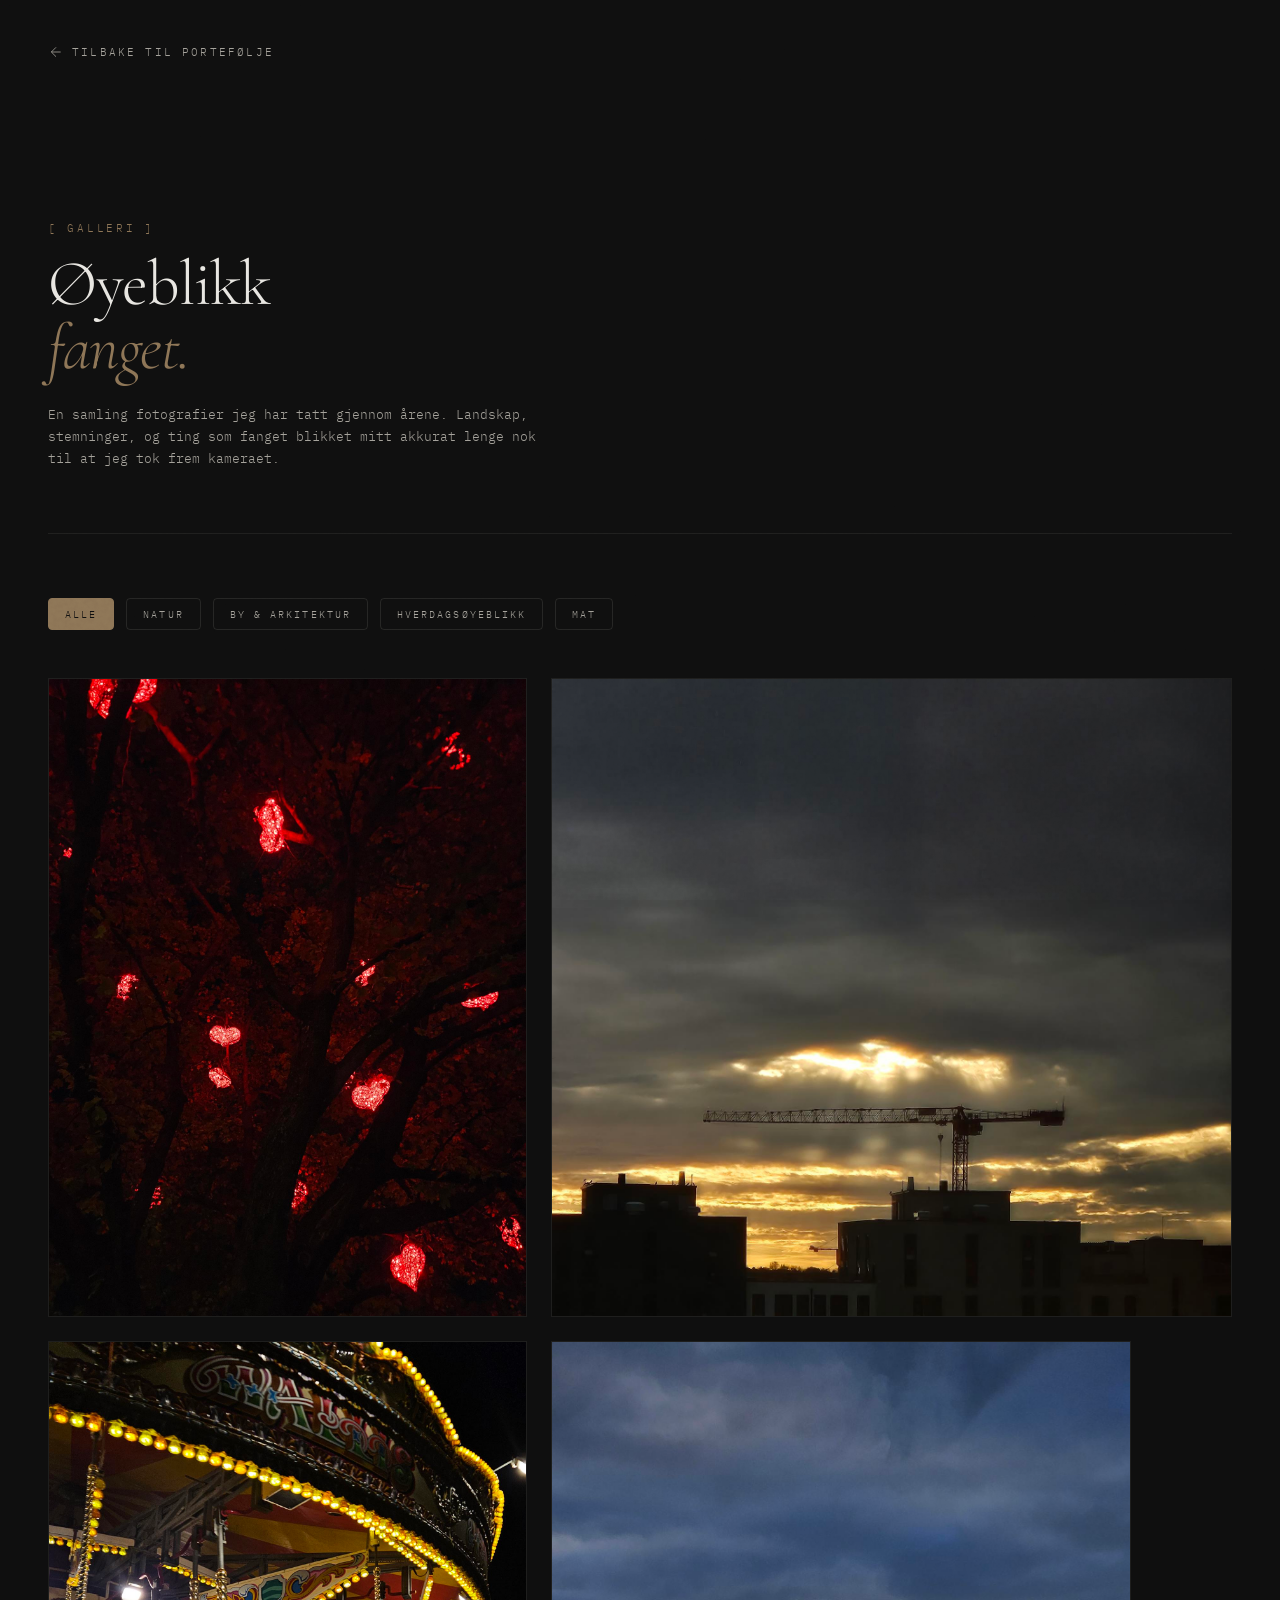
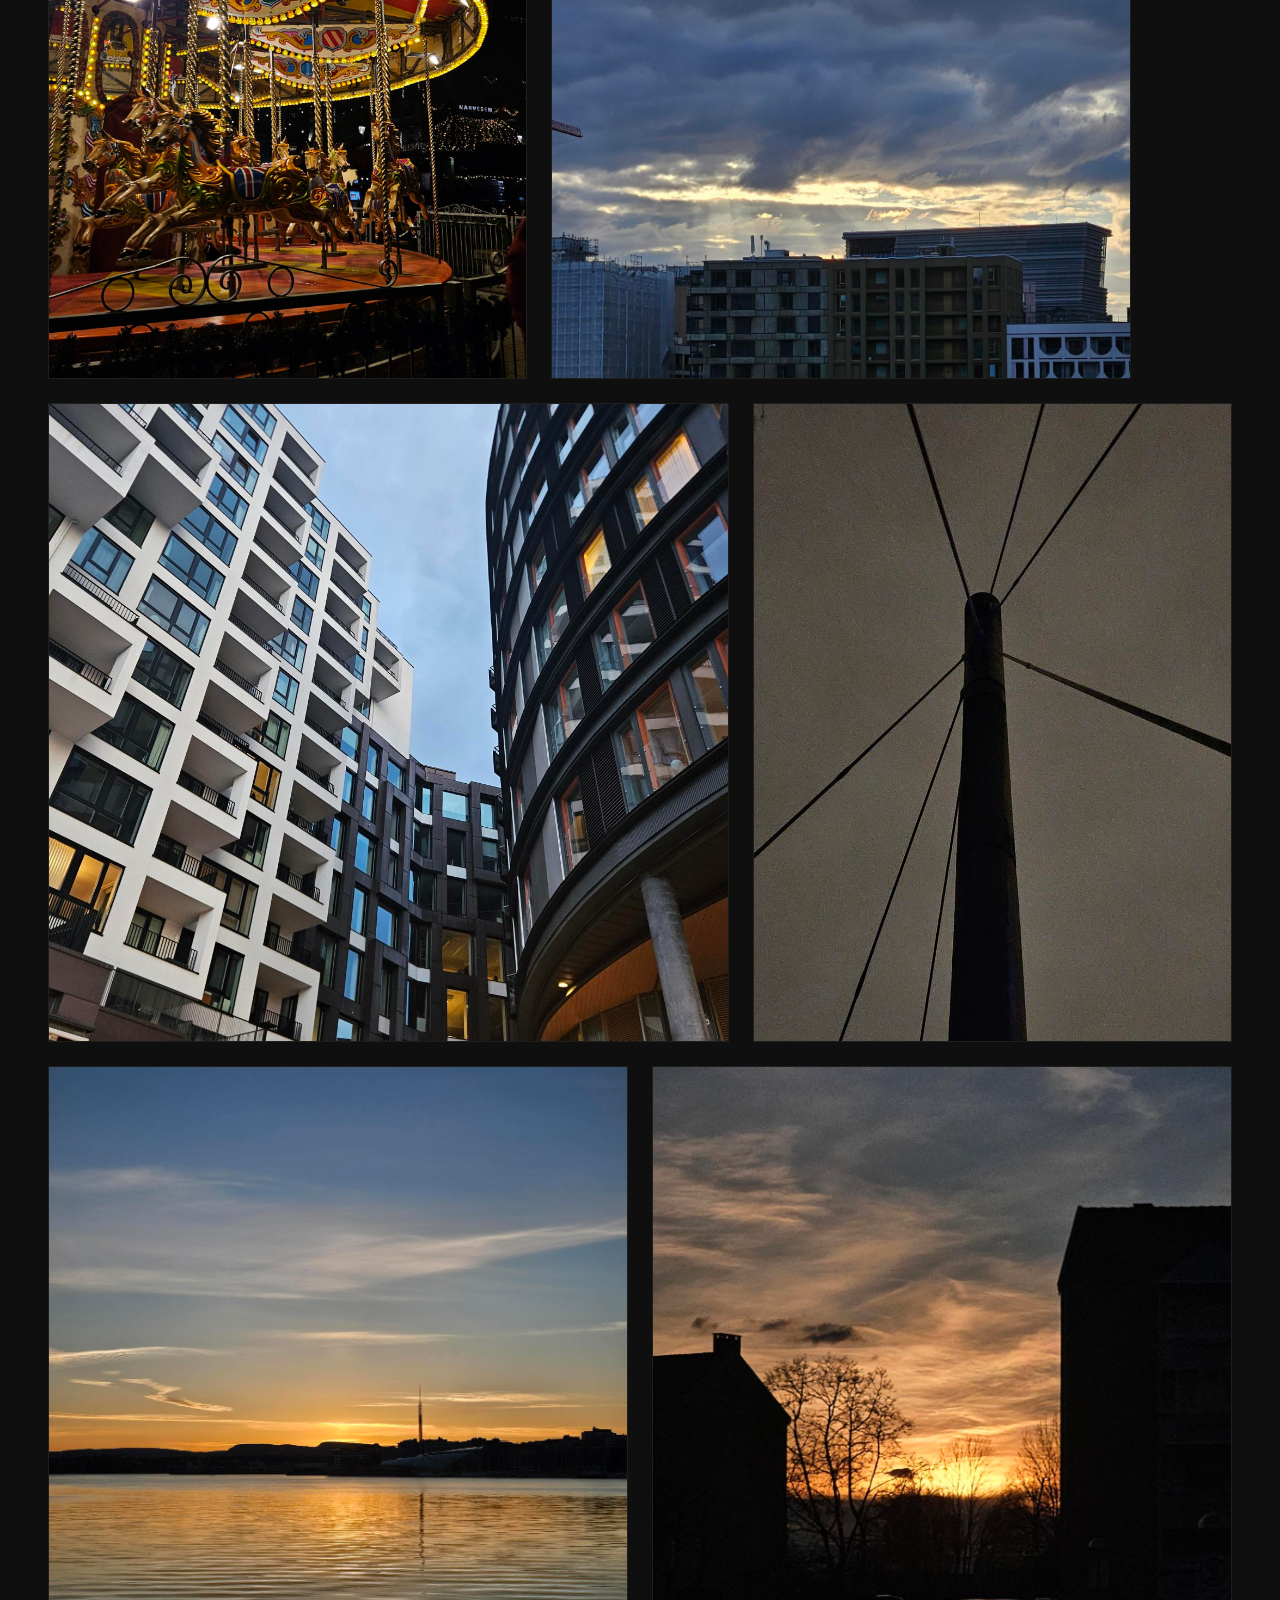
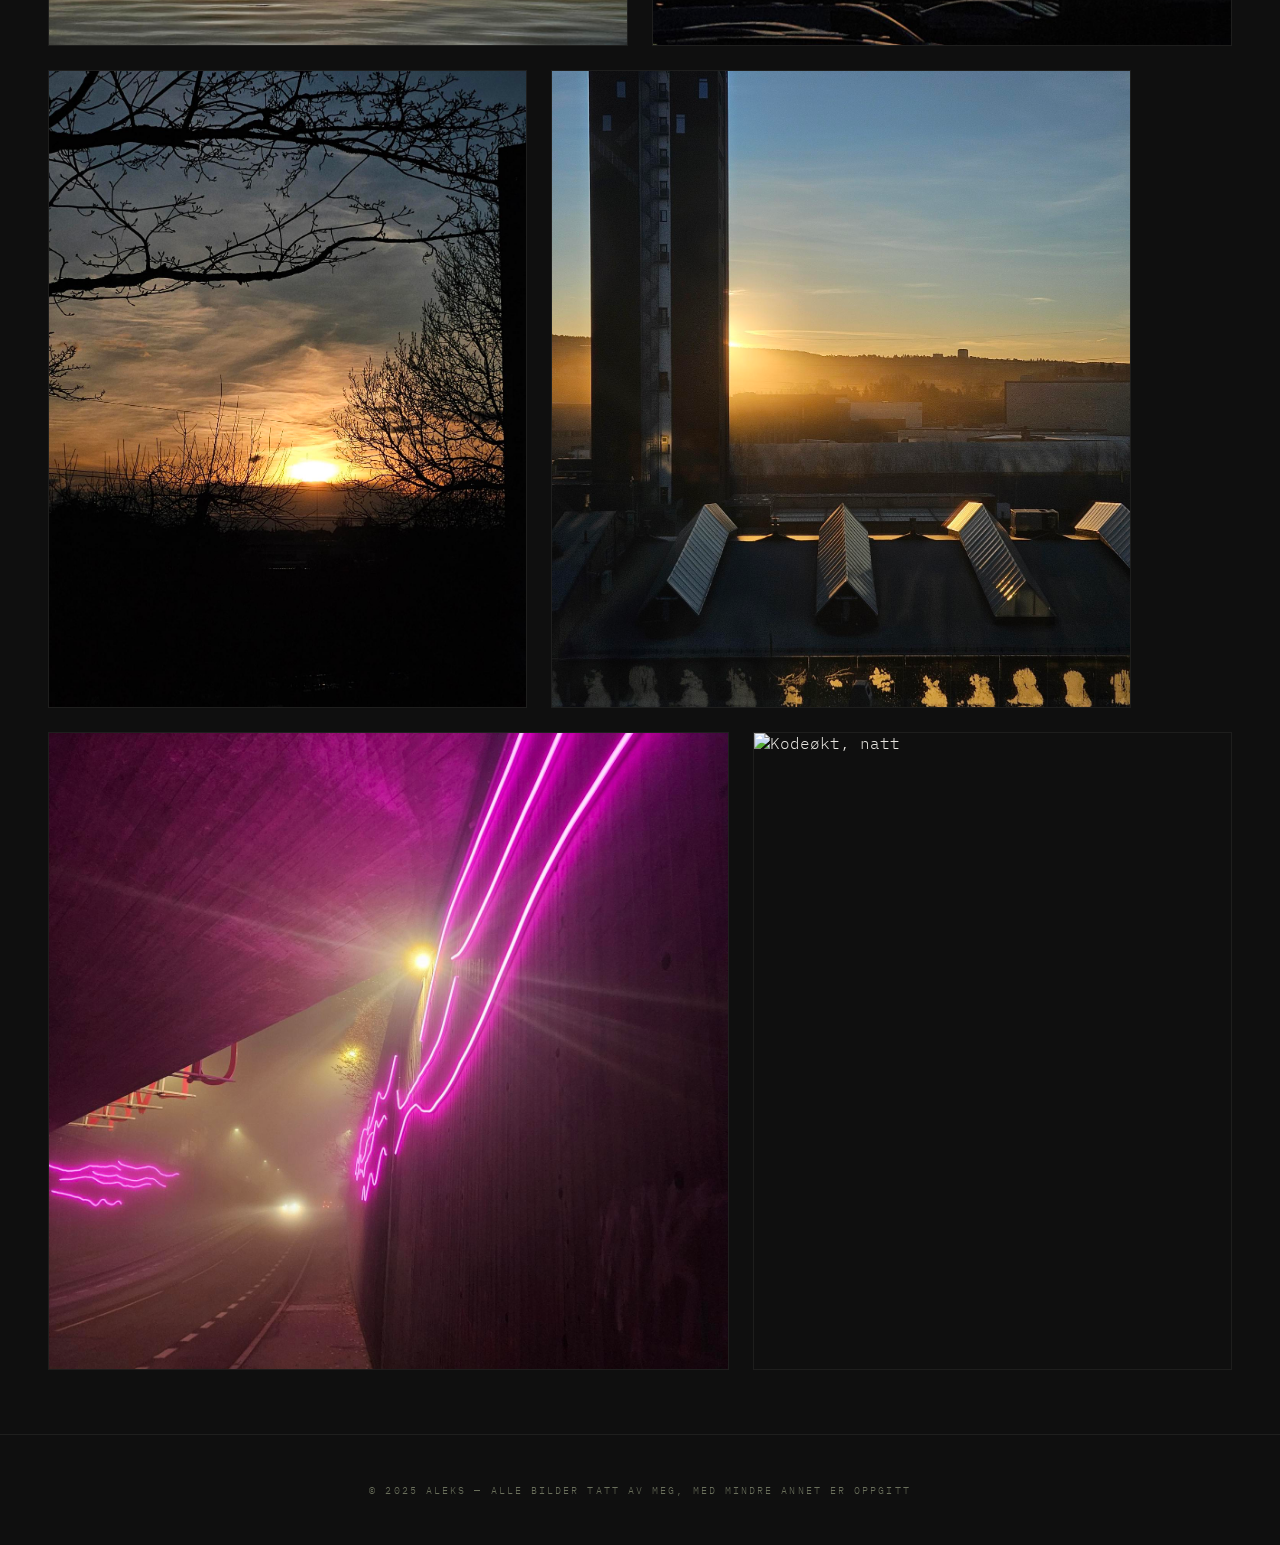
==== gallery/gallery.html @ 78ec94e1 "Whole new style and theme to the portfolio - COMPLETE REWORK - again" ====
<!doctype html>
<html lang="no">
  <head>
    <meta charset="UTF-8" />
    <meta name="viewport" content="width=device-width, initial-scale=1.0" />
    <title>Galleri — justaleks.no</title>
    <meta
      name="description"
      content="En samling fotografier og visuelle øyeblikk — Aleks"
    />
    <link rel="stylesheet" href="gallery.css" />
    <link rel="preconnect" href="https://fonts.googleapis.com" />
    <link rel="preconnect" href="https://fonts.gstatic.com" crossorigin />
    <link
      rel="icon"
      type="image/x-icon"
      href="../assets/placeholder-circle.png"
    />
    <link
      href="https://fonts.googleapis.com/css2?family=Cormorant+Garamond:ital,wght@0,300;0,400;0,500;1,300;1,400&family=IBM+Plex+Mono:wght@300;400;500&display=swap"
      rel="stylesheet"
    />
  </head>
  <body>
    <!-- Grain overlay -->
    <div class="grain" aria-hidden="true"></div>

    <div class="wrap">
      <!-- Tilbake-knapp -->
      <a href="../index.html" class="back-link" style="margin-top: 32px">
        <svg viewBox="0 0 24 24">
          <line x1="19" y1="12" x2="5" y2="12" />
          <polyline points="12,19 5,12 12,5" />
        </svg>
        Tilbake til portefølje
      </a>

      <!-- Header -->
      <header class="gallery-header">
        <span class="label">[ Galleri ]</span>
        <h1 class="gallery-title">Øyeblikk<br /><em>fanget.</em></h1>
        <p class="gallery-desc">
          En samling fotografier jeg har tatt gjennom årene. Landskap,
          stemninger, og ting som fanget blikket mitt akkurat lenge nok til at
          jeg tok frem kameraet.
        </p>
      </header>

      <!-- Filter -->
      <div class="filter-bar" id="filterBar">
        <button class="filter-btn active" data-filter="all">Alle</button>
        <button class="filter-btn" data-filter="natur">Natur</button>
        <button class="filter-btn" data-filter="by">By & Arkitektur</button>
        <button class="filter-btn" data-filter="hverdag">
          Hverdagsøyeblikk
        </button>
        <button class="filter-btn" data-filter="mat">Mat</button>
      </div>

      <!-- Grid -->
      <div class="gallery-grid" id="galleryGrid">
        <!-- Fylles av JavaScript -->
      </div>
    </div>

    <!-- Lightbox -->
    <div class="lightbox" id="lightbox">
      <button class="lightbox-close" onclick="closeLightbox()">✕ Lukk</button>
      <button class="lightbox-nav lightbox-prev" onclick="navigateLightbox(-1)">
        ←
      </button>
      <img src="" alt="" id="lightboxImg" />
      <p class="lightbox-caption" id="lightboxCaption"></p>
      <button class="lightbox-nav lightbox-next" onclick="navigateLightbox(1)">
        →
      </button>
    </div>

    <!-- Footer -->
    <footer class="gallery-footer">
      <div class="wrap">
        <p>
          © 2025 Aleks — Alle bilder tatt av meg, med mindre annet er oppgitt
        </p>
      </div>
    </footer>

    <script>
      /* ══════════ GALLERI DATA ══════════ */
      const GALLERY = [
        {
          src: "../assets/bilder/love_heart_tree.jpg",
          title: "Kjærlighets tre, sen kveld",
          category: "natur",
          aspect: "tall",
          ratio: "3/4",
        },
        {
          src: "../assets/bilder/6_etg_heiskran(1).jpg",
          title: "Skyete, Økern, Oslo",
          category: "by",
          aspect: "wide",
          ratio: "16/10",
        },
        {
          src: "../assets/bilder/karusell.jpg",
          title: "Jul i vinterland, Oslo",
          category: "natur",
          aspect: "tall",
          ratio: "3/4",
        },
        {
          src: "../assets/bilder/solskinn_gjennom_himmel.jpg",
          title: "Lys gjennom himmel, Oslo",
          category: "natur",
          aspect: "square",
          ratio: "1/1",
        },
        {
          src: "../assets/bilder/bygninger.jpg",
          title: "Oslo, blå time",
          category: "by",
          aspect: "wide",
          ratio: "16/10",
        },
        {
          src: "../assets/bilder/stolpe(1).jpg",
          title: "Sentrum, underfra",
          category: "by",
          aspect: "tall",
          ratio: "3/4",
        },
        {
          src: "../assets/bilder/solnedgang_hav.jpg",
          title: "Solnedgang ved havet",
          category: "natur",
          aspect: "square",
          ratio: "1/1",
        },
        {
          src: "../assets/bilder/solnedgang_mellom_bygninger.jpg",
          title: "Solnedgang mellom bygninger, Oslo",
          category: "natur",
          aspect: "square",
          ratio: "1/1",
        },
        {
          src: "../assets/bilder/solnedgang_treer.jpg",
          title: "Solen bak trær, Oslo",
          category: "natur",
          aspect: "tall",
          ratio: "3/4",
        },
        {
          src: "../assets/bilder/6_etg(2).jpg",
          title: "Tidlig morgen, Økern, Oslo",
          category: "hverdag",
          aspect: "square",
          ratio: "1/1",
        },
        {
          src: "../assets/bilder/purple_led_road.jpg",
          title: "Tåkete, kveld",
          category: "hverdag",
          aspect: "wide",
          ratio: "16/10",
        },
        {
          src: "https://images.unsplash.com/photo-1517694712202-14dd9538aa97?w=800&q=80",
          title: "Kodeøkt, natt",
          category: "hverdag",
          aspect: "tall",
          ratio: "3/4",
        },
      ];

      /* ══════════ RENDER GALLERY ══════════ */
      const grid = document.getElementById("galleryGrid");
      let currentFilter = "all";
      let lightboxIndex = -1;
      let filteredItems = [];

      function renderGallery(filter = "all") {
        grid.innerHTML = "";
        const items =
          filter === "all"
            ? GALLERY
            : GALLERY.filter((item) => item.category === filter);

        filteredItems = items;

        items.forEach((item, i) => {
          const div = document.createElement("div");
          div.className = `gallery-item ${item.aspect}`;
          div.style.animationDelay = `${i * 60}ms`;
          div.style.setProperty("--ratio", item.ratio);
          div.dataset.category = item.category;
          div.onclick = () => openLightbox(i);

          div.innerHTML = `
                    <img src="${item.src}" alt="${item.title}" loading="lazy">
                    <div class="item-overlay">
                        <div class="item-info">
                            <p class="item-title">${item.title}</p>
                            <p class="item-meta">${item.category}</p>
                        </div>
                    </div>
                `;

          grid.appendChild(div);
        });
      }

      /* ══════════ FILTER ══════════ */
      document.querySelectorAll(".filter-btn").forEach((btn) => {
        btn.addEventListener("click", () => {
          document
            .querySelectorAll(".filter-btn")
            .forEach((b) => b.classList.remove("active"));
          btn.classList.add("active");
          currentFilter = btn.dataset.filter;
          renderGallery(currentFilter);
        });
      });

      /* ══════════ LIGHTBOX ══════════ */
      function openLightbox(index) {
        lightboxIndex = index;
        const item = filteredItems[index];
        const lb = document.getElementById("lightbox");
        const img = document.getElementById("lightboxImg");
        const caption = document.getElementById("lightboxCaption");

        img.src = item.src;
        caption.textContent = item.title;
        lb.classList.add("open");

        document.body.style.overflow = "hidden";
      }

      function closeLightbox() {
        const lb = document.getElementById("lightbox");
        lb.classList.remove("open");
        document.body.style.overflow = "";
        lightboxIndex = -1;
      }

      function navigateLightbox(direction) {
        if (lightboxIndex === -1) return;
        lightboxIndex += direction;

        if (lightboxIndex < 0) lightboxIndex = filteredItems.length - 1;
        if (lightboxIndex >= filteredItems.length) lightboxIndex = 0;

        const item = filteredItems[lightboxIndex];
        const img = document.getElementById("lightboxImg");
        const caption = document.getElementById("lightboxCaption");

        img.style.transform = "scale(0.95)";
        setTimeout(() => {
          img.src = item.src;
          caption.textContent = item.title;
          img.style.transform = "scale(1)";
        }, 200);
      }

      // Lukk lightbox med Escape
      document.addEventListener("keydown", (e) => {
        if (e.key === "Escape") closeLightbox();
        if (e.key === "ArrowLeft") navigateLightbox(-1);
        if (e.key === "ArrowRight") navigateLightbox(1);
      });

      // Klikk utenfor bildet for å lukke
      document
        .getElementById("lightbox")
        .addEventListener("click", function (e) {
          if (e.target === this) closeLightbox();
        });

      /* ══════════ INIT ══════════ */
      renderGallery();
    </script>
  </body>
</html>
---- gallery/gallery.css ----
/* ══════════ RESET & VARIABLER ══════════ */
*,
*::before,
*::after {
    box-sizing: border-box;
    margin: 0;
    padding: 0;
}

:root {
    --bg-primary: #0f0f0f;
    --bg-secondary: #171716;
    --bg-surface: #1a1a1c;
    --text-primary: #e8e6e1;
    --text-muted: #a3a099;
    --accent: #8b7355;
    --accent-dim: #6b705c;
    --border: rgba(232, 230, 225, 0.07);
    --radius: 4px;
}

html {
    scroll-behavior: smooth;
    overflow-x: hidden;
}

body {
    background: var(--bg-primary);
    color: var(--text-primary);
    font-family: "IBM Plex Mono", monospace;
    font-weight: 300;
    -webkit-font-smoothing: antialiased;
    overflow-x: hidden;
    min-height: 100vh;
}

::selection {
    background: var(--accent);
    color: var(--bg-primary);
}

img {
    display: block;
    max-width: 100%;
}

a {
    color: inherit;
    text-decoration: none;
}

button {
    background: none;
    border: none;
    cursor: pointer;
    color: inherit;
    font: inherit;
}

/* ══════════ TYPOGRAFI ══════════ */
.serif {
    font-family: "Cormorant Garamond", serif;
    font-weight: 300;
    letter-spacing: -0.02em;
}

.mono {
    font-family: "IBM Plex Mono", monospace;
}

.label {
    font-family: "IBM Plex Mono", monospace;
    font-size: 0.68rem;
    letter-spacing: 0.25em;
    text-transform: uppercase;
    color: var(--accent);
}

/* ══════════ GRAIN ══════════ */
.grain {
    position: fixed;
    inset: 0;
    z-index: 9998;
    pointer-events: none;
    opacity: 0.07;
    mix-blend-mode: overlay;
    background-image: url("data:image/svg+xml,%3Csvg viewBox='0 0 200 200' xmlns='http://www.w3.org/2000/svg'%3E%3Cfilter id='n'%3E%3CfeTurbulence type='fractalNoise' baseFrequency='0.9' numOctaves='3' stitchTiles='stitch'/%3E%3CfeColorMatrix values='0 0 0 0 0.9 0 0 0 0 0.9 0 0 0 0 0.85 0 0 0 1 0'/%3E%3C/filter%3E%3Crect width='100%25' height='100%25' filter='url(%23n)'/%3E%3C/svg%3E");
}

/* ══════════ LAYOUT ══════════ */
.wrap {
    max-width: 1400px;
    margin: 0 auto;
    padding: 0 24px;
}

@media (min-width: 768px) {
    .wrap {
        padding: 0 48px;
    }
}

/* ══════════ BACK BUTTON ══════════ */
.back-link {
    display: inline-flex;
    align-items: center;
    gap: 8px;
    padding: 12px 0;
    font-size: 0.68rem;
    letter-spacing: 0.2em;
    text-transform: uppercase;
    color: var(--text-muted);
    transition: color 0.3s;
    margin-bottom: 24px;
}

.back-link:hover {
    color: var(--text-primary);
}

.back-link svg {
    width: 16px;
    height: 16px;
    stroke: currentColor;
    stroke-width: 1.2;
    fill: none;
    transition: transform 0.3s;
}

.back-link:hover svg {
    transform: translateX(-3px);
}

/* ══════════ HEADER ══════════ */
.gallery-header {
    padding: 80px 0 48px;
    border-bottom: 1px solid var(--border);
    margin-bottom: 48px;
}

@media (min-width: 768px) {
    .gallery-header {
        padding: 120px 0 64px;
        margin-bottom: 64px;
    }
}

.gallery-title {
    font-family: "Cormorant Garamond", serif;
    font-weight: 300;
    font-size: clamp(2.5rem, 5vw, 4rem);
    line-height: 1;
    letter-spacing: -0.02em;
    color: var(--text-primary);
    margin: 16px 0 24px;
}

.gallery-title em {
    font-style: italic;
    color: var(--accent);
}

.gallery-desc {
    font-size: 0.8rem;
    line-height: 1.7;
    color: var(--text-muted);
    max-width: 500px;
}

/* ══════════ FILTER TAGS ══════════ */
.filter-bar {
    display: flex;
    flex-wrap: wrap;
    gap: 12px;
    margin-bottom: 48px;
}

.filter-btn {
    padding: 8px 16px;
    font-size: 0.65rem;
    letter-spacing: 0.2em;
    text-transform: uppercase;
    color: var(--text-muted);
    border: 1px solid rgba(232, 230, 225, 0.1);
    border-radius: var(--radius);
    transition: all 0.3s;
    cursor: pointer;
}

.filter-btn:hover {
    border-color: var(--accent);
    color: var(--text-primary);
}

.filter-btn.active {
    background: var(--accent);
    border-color: var(--accent);
    color: var(--bg-primary);
}

/* ══════════ MASONRY GRID ══════════ */
.gallery-grid {
    display: grid;
    grid-template-columns: repeat(auto-fill, minmax(280px, 1fr));
    gap: 16px;
    margin-bottom: 64px;
}

@media (min-width: 768px) {
    .gallery-grid {
        grid-template-columns: repeat(12, 1fr);
        gap: 24px;
    }
}

.gallery-item {
    position: relative;
    overflow: hidden;
    border: 1px solid var(--border);
    cursor: pointer;
    transition: border-color 0.4s;
    opacity: 0;
    transform: translateY(20px);
    animation: fadeUp 0.6s cubic-bezier(0.22, 1, 0.36, 1) forwards;
}

.gallery-item:hover {
    border-color: rgba(139, 115, 85, 0.4);
}

.gallery-item.hidden {
    display: none;
}

@media (min-width: 768px) {
    .gallery-item.tall {
        grid-column: span 5;
    }

    .gallery-item.wide {
        grid-column: span 7;
    }

    .gallery-item.square {
        grid-column: span 6;
    }
}

@keyframes fadeUp {
    to {
        opacity: 1;
        transform: translateY(0);
    }
}

.gallery-item img {
    width: 100%;
    height: 100%;
    object-fit: cover;
    transition: transform 900ms cubic-bezier(0.22, 1, 0.36, 1);
    aspect-ratio: var(--ratio);
}

.gallery-item:hover img {
    transform: scale(1.04);
}

/* Overlay ved hover */
.item-overlay {
    position: absolute;
    inset: 0;
    background: linear-gradient(to top,
            rgba(15, 15, 15, 0.8) 0%,
            transparent 40%);
    opacity: 0;
    transition: opacity 0.4s;
    display: flex;
    align-items: flex-end;
    padding: 20px;
}

.gallery-item:hover .item-overlay {
    opacity: 1;
}

.item-info {
    color: var(--text-primary);
}

.item-title {
    font-family: "Cormorant Garamond", serif;
    font-style: italic;
    font-size: 1.1rem;
    margin-bottom: 4px;
}

.item-meta {
    font-size: 0.6rem;
    letter-spacing: 0.2em;
    text-transform: uppercase;
    color: var(--text-muted);
}

/* ══════════ LIGHTBOX ══════════ */
.lightbox {
    position: fixed;
    inset: 0;
    z-index: 10000;
    background: rgba(0, 0, 0, 0.95);
    display: flex;
    align-items: center;
    justify-content: center;
    opacity: 0;
    pointer-events: none;
    transition: opacity 0.4s;
}

.lightbox.open {
    opacity: 1;
    pointer-events: auto;
}

.lightbox img {
    max-width: 90vw;
    max-height: 85vh;
    object-fit: contain;
    border: 1px solid rgba(232, 230, 225, 0.08);
    transform: scale(0.95);
    transition: transform 0.5s cubic-bezier(0.22, 1, 0.36, 1);
}

.lightbox.open img {
    transform: scale(1);
}

.lightbox-close {
    position: absolute;
    top: 24px;
    right: 24px;
    color: var(--text-muted);
    font-size: 0.7rem;
    letter-spacing: 0.2em;
    text-transform: uppercase;
    padding: 12px;
    transition: color 0.3s;
    z-index: 2;
}

.lightbox-close:hover {
    color: var(--text-primary);
}

.lightbox-caption {
    position: absolute;
    bottom: 32px;
    left: 50%;
    transform: translateX(-50%);
    color: var(--text-muted);
    font-size: 0.68rem;
    letter-spacing: 0.2em;
    text-transform: uppercase;
    text-align: center;
}

.lightbox-nav {
    position: absolute;
    top: 50%;
    transform: translateY(-50%);
    color: var(--text-muted);
    font-size: 2rem;
    padding: 16px;
    transition: color 0.3s;
    z-index: 2;
}

.lightbox-nav:hover {
    color: var(--text-primary);
}

.lightbox-prev {
    left: 16px;
}

.lightbox-next {
    right: 16px;
}

/* ══════════ FOOTER ══════════ */
.gallery-footer {
    border-top: 1px solid var(--border);
    padding: 48px 0;
    text-align: center;
}

.gallery-footer p {
    font-size: 0.65rem;
    letter-spacing: 0.2em;
    text-transform: uppercase;
    color: var(--accent-dim);
}

/* ══════════ SCROLLBAR ══════════ */
::-webkit-scrollbar {
    width: 6px;
}

::-webkit-scrollbar-track {
    background: var(--bg-primary);
}

::-webkit-scrollbar-thumb {
    background: rgba(139, 115, 85, 0.4);
    border-radius: 3px;
}
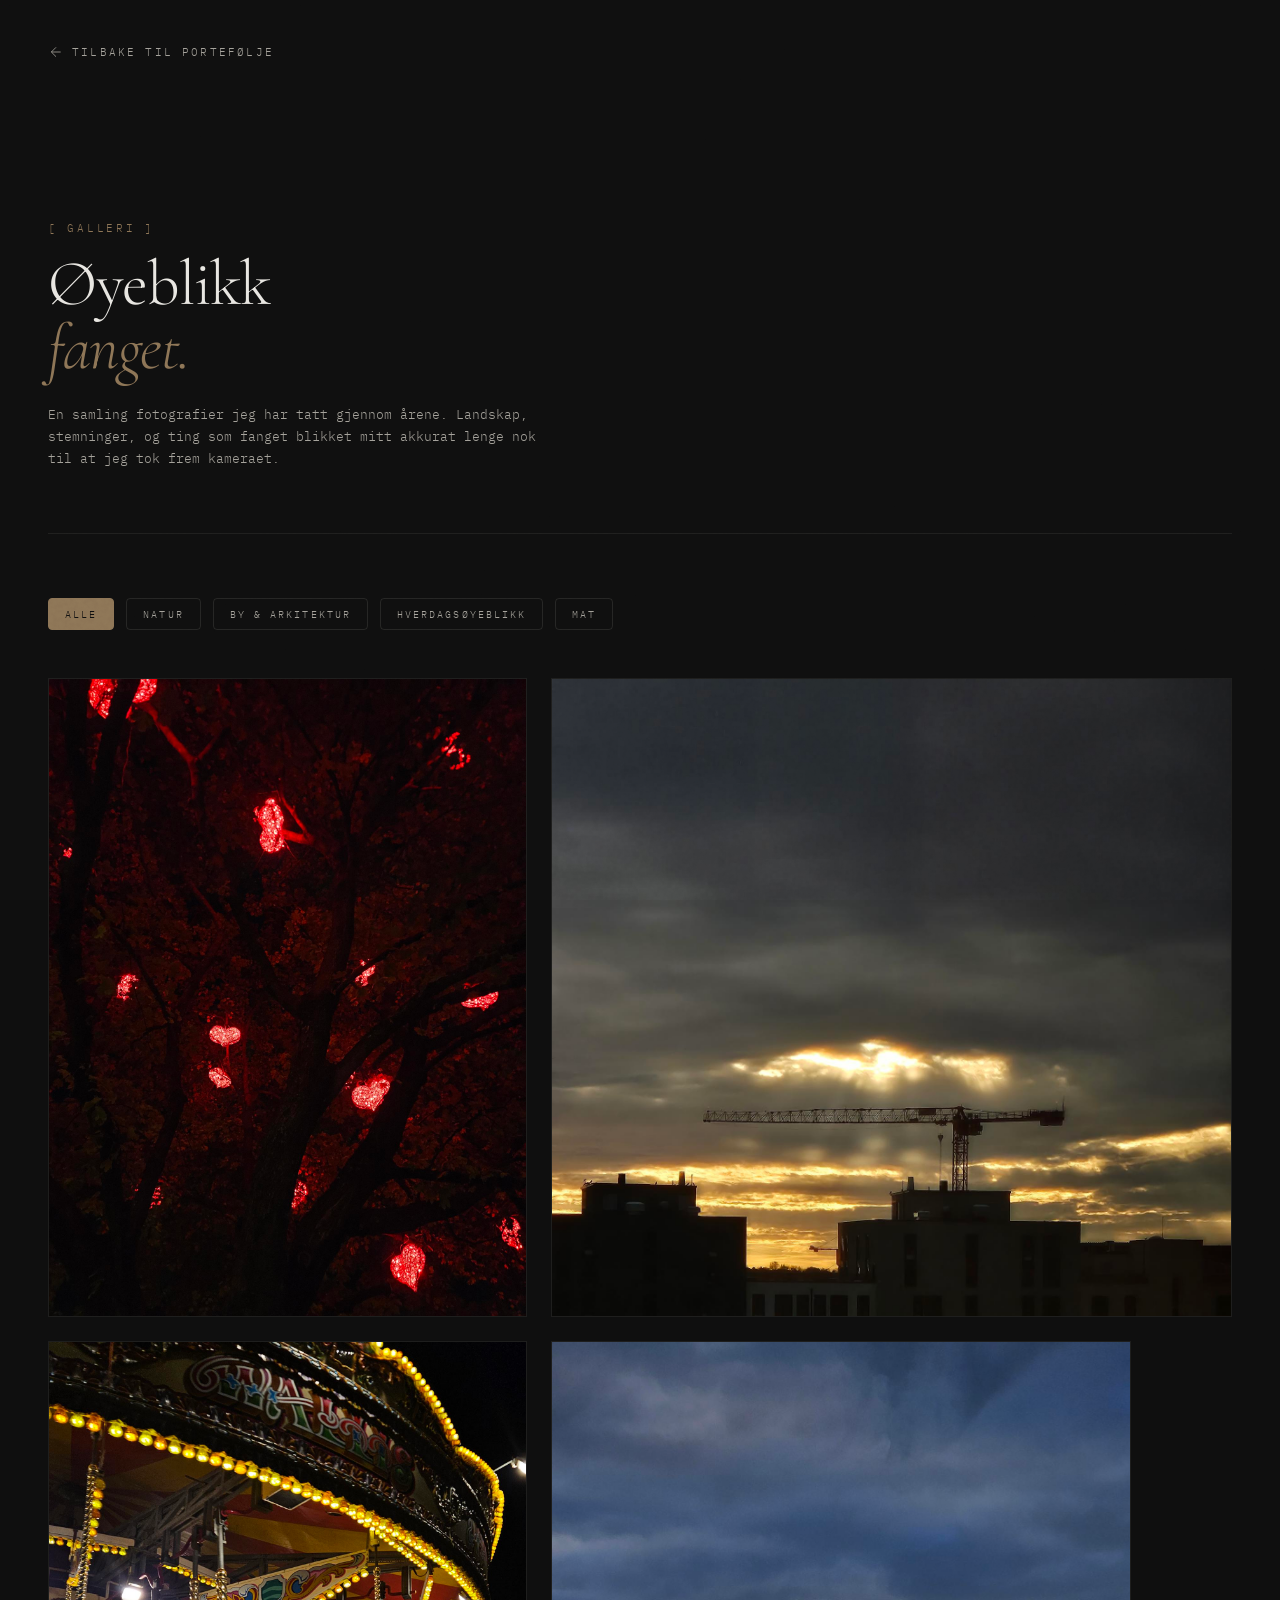
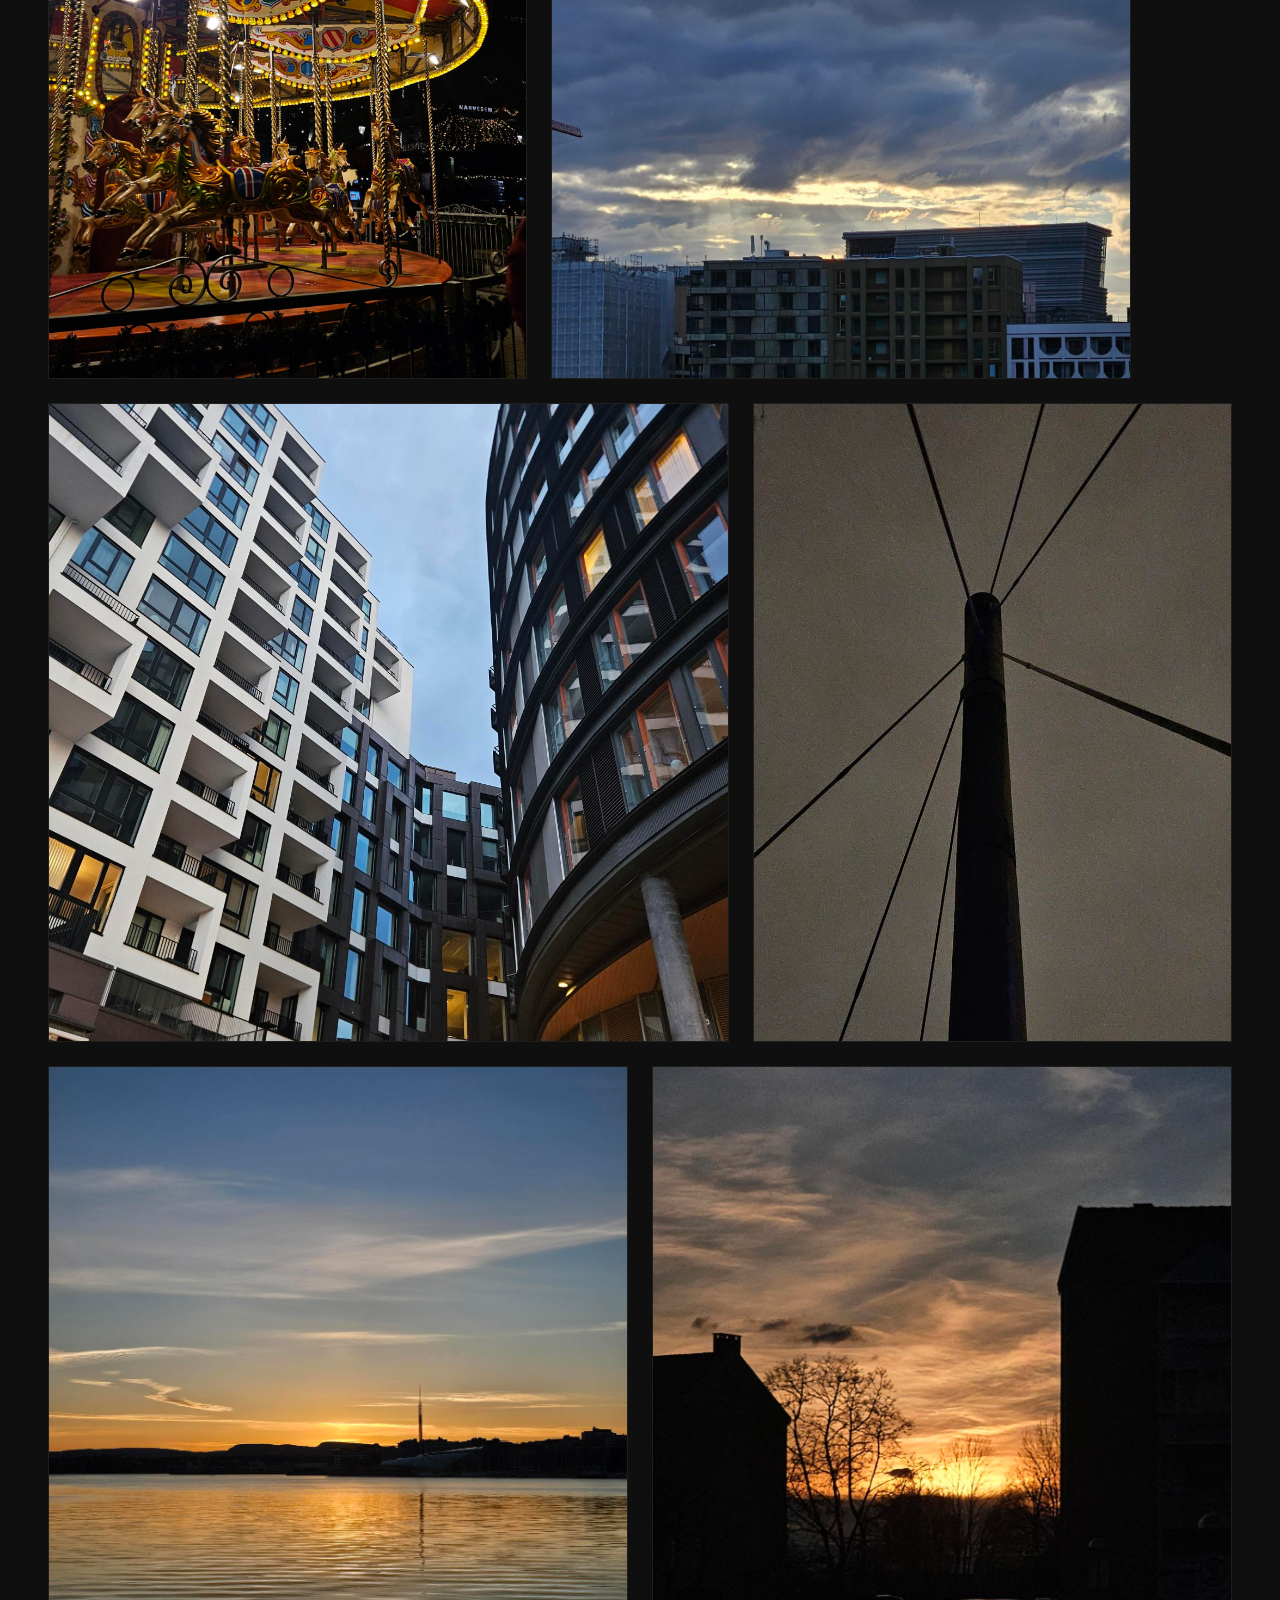
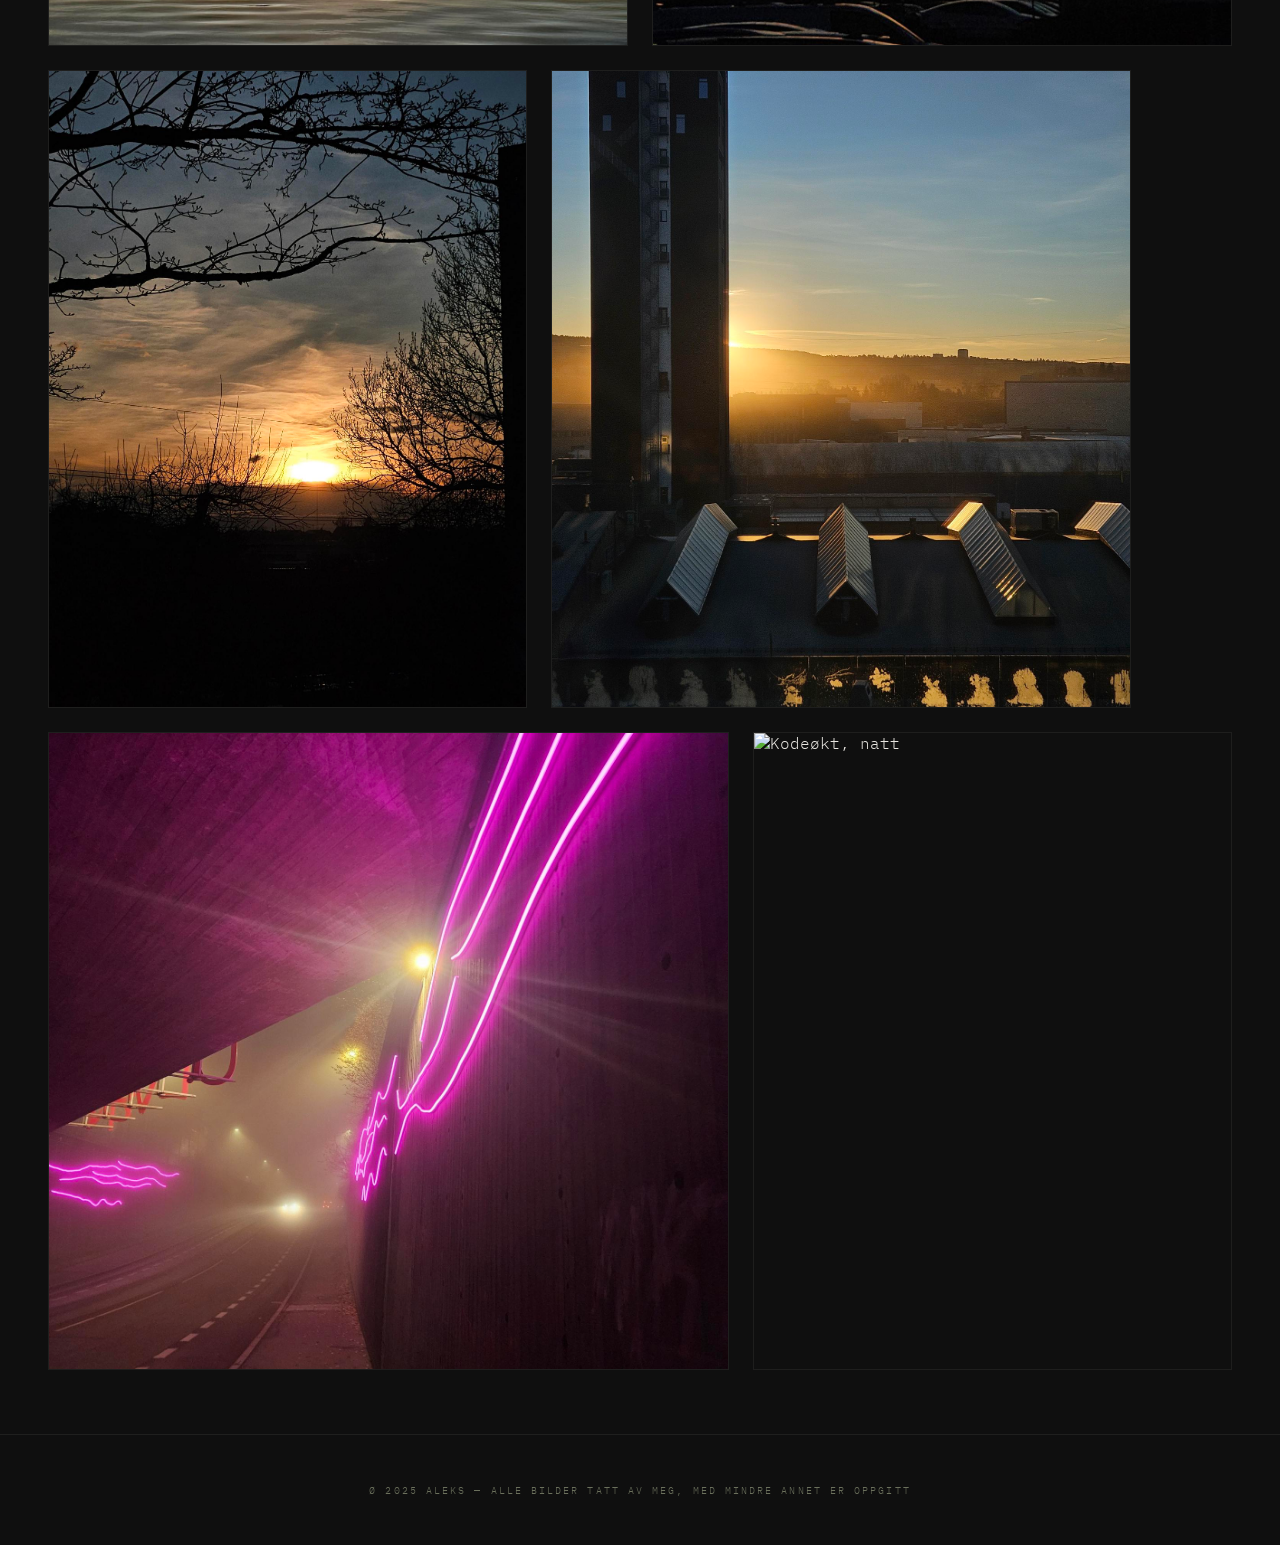
==== commit 9a04c074: "sadly i do not have copyright - yet" ====
--- a/gallery/gallery.html
+++ b/gallery/gallery.html
@@ -80,7 +80,7 @@
     <footer class="gallery-footer">
       <div class="wrap">
         <p>
-          © 2025 Aleks — Alle bilder tatt av meg, med mindre annet er oppgitt
+          Ø 2025 Aleks — Alle bilder tatt av meg, med mindre annet er oppgitt
         </p>
       </div>
     </footer>
